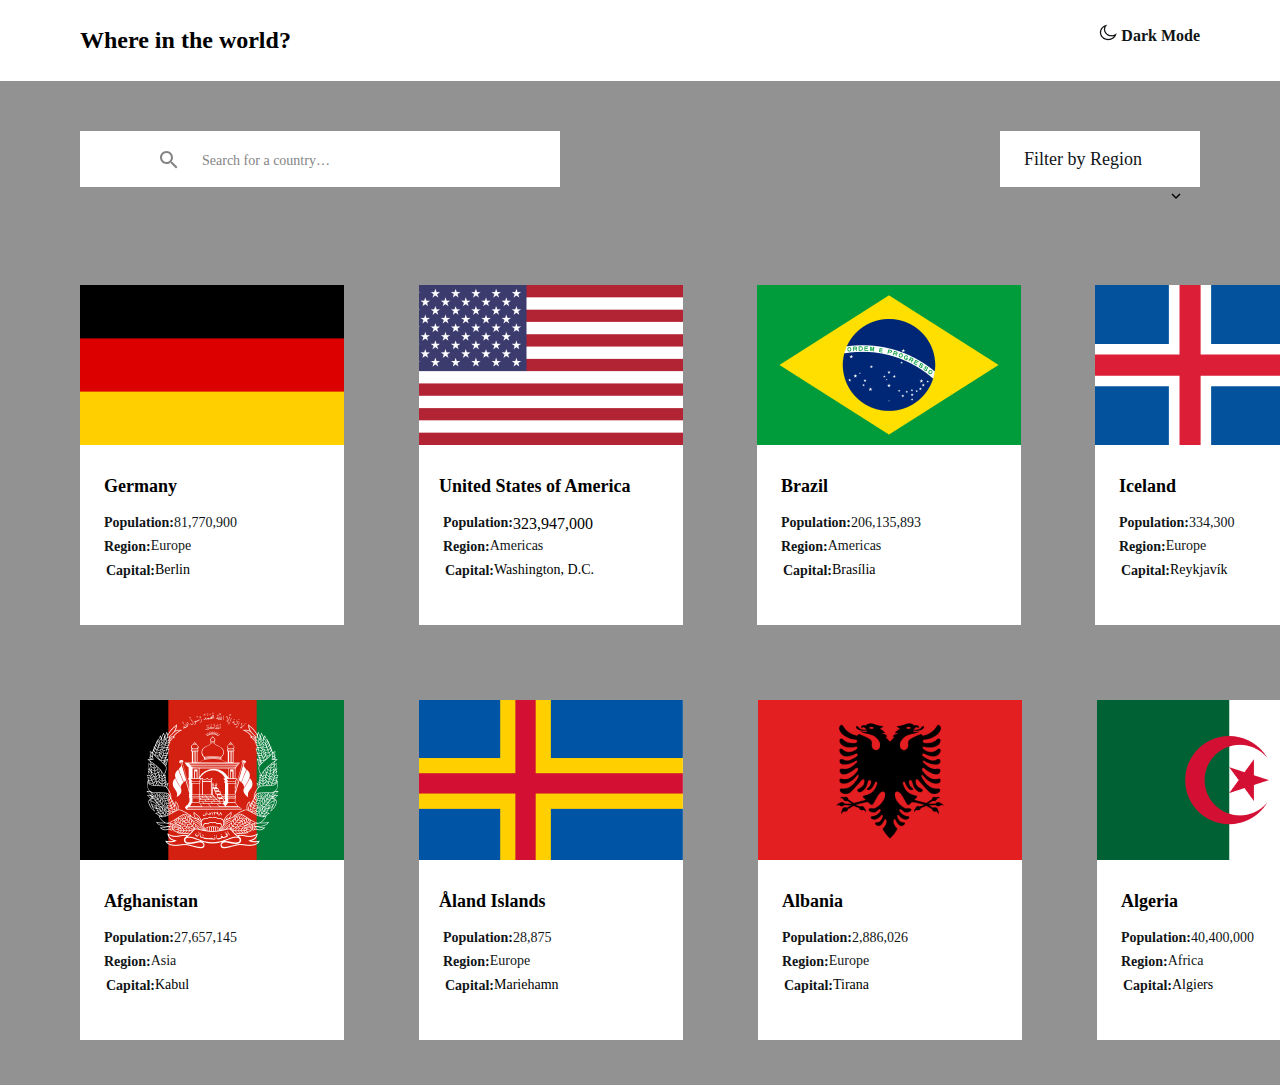
==== index.html @ 0af31623 "start" ====
<!DOCTYPE html>
<html lang="en">
<head>
    <meta charset="UTF-8">
    <meta name="viewport" content="width=device-width, initial-scale=1.0">
    <title>Country</title>
    <link rel="stylesheet" href="./main.css">
</head>
<body>
 <header class="header" >
    <nav class="nav">
        <h2 class="class">Where in the world?</h2>
      <a href="#!" class="header__a" >
        <img src="./img/Path (2).png" alt="" class="header_image">
        Dark Mode
      </a>
    </nav>
 </header>

</div>
 <main class="main">
   
  <section class="s1" >
    <div class="search">
    <img src="./img/icon-search-black.svg" alt="" class="form__image">
     <p class="form__text">Search for a country…</p> 
    </div>
    <div class="id">
        <p class="id__text">Filter by Region
        </p>
        <img src="./img/Group 2.png" alt="" class="id__image" >
    </div> 
</section>

    
    
  

   <section class="s2"> <div class="countries__1">
        <div class="container"></div>
        <div class="germany">
           <a href="./gearman.html" > <img src="./img/1.png" class="germany1" alt=""></a>
            <h3 class="text1">Germany</h3>
           <div class="g1"> <h4 class="list__1">Population: </h4>
            <p class="population1">81,770,900</p></div>
            <div class="g2"><h4 class="list__11">Region: </h4>
            <p class="region1">Europe</p></div>
            <div class="g3"><h4 class="list__111">Capital: </h4 >
            <p class="capital1">Berlin</p></div>
        </div>
        <div class="usa">
            <a href="./usa.html"><img src="./img/2.png"  alt=""></a>
            <h3 class="text2">United States of America</h3>
            <div class="g1"><h4 class="list__1">Population: </h4>
            <p class="population2">323,947,000</p></div>
            <div class="g2"><h4 class="list__11">Region: </h4>
            <p class="region1">Americas</p></div>
            <div class="g3"><h4 class="list__111">Capital: </h4>
            <p class="capital1">Washington, D.C.</p></div>
            
        </div>
        <div class="brazil">
            <a href="./brazil.html"><img src="./img/3.png" alt=""></a>
            <h3 class="text3">Brazil</h3>
            <div class="g1"><h4 class="list__1">Population: </h4>
            <p class="population1">206,135,893</p></div>
            <div class="g2"><h4 class="list__11">Region:</h4>
            <p class="region1">Americas</p></div>
            <div class="g3"><h4 class="list__111">Capital:</h4>
                <p class="capital1">Brasília</p>
            </div>
        </div>
        <div class="iceland">
            <a href="./iceland.html"><img src="./img/4.png" alt=""></a>
            <h3 class="text3">Iceland</h3>
            <div class="g1"><h4 class="list__1">Population: </h4>
            <p class="population1">334,300</p></div>
            <div class="g2"><h4 class="list__11">Region:</h4>
            <p class="region1">Europe</p></div>
            <div class="g3"><h4 class="list__111">Capital:</h4>
                <p class="capital1">Reykjavík</p>
            </div>
    </div>
</section>
   <section class="s3" > <div class="countries__2 ">
        <div class="afgan">    
             <a href="./afgan.html"><img src="./img/5.png" alt=""></a>
            <h3 class="text3">Afghanistan</h3>
            <div class="g1"><h4 class="list__1">Population: </h4>
                <p class="population1">27,657,145</p></div>
                <div class="g2"><h4 class="list__11">Region:</h4>
                <p class="region1"> Asia</p></div>
                <div class="g3"><h4 class="list__111">Capital:</h4>
                    <p class="capital1">Kabul</p>
                </div>
            </div>
        <div class="islands">
            <a href="./island.html"><img src="./img/6.png" alt=""></a>
            <h3 class="text2">Åland Islands</h3>
            <div class="g1"><h4 class="list__1">Population: </h4>
                <p class="population1">28,875</p></div>
                <div class="g2"><h4 class="list__11">Region:</h4>
                <p class="region1"> Europe</p></div>
                <div class="g3"><h4 class="list__111">Capital:</h4>
                    <p class="capital1">Mariehamn</p>
                </div>
        </div>
        <div class="Albania">
            <a href="./albania.html"><img src="./img/7.png" alt=""></a>
            <h3 class="text3">Albania</h3>
            <div class="g1"><h4 class="list__1">Population: </h4>
                <p class="population1">2,886,026</p></div>
                <div class="g2"><h4 class="list__11">Region:</h4>
                <p class="region1"> Europe</p></div>
                <div class="g3"><h4 class="list__111">Capital:</h4>
                    <p class="capital1">Tirana</p>
                </div>
        </div>
        <div class="algeria">
            <a href="./algeria.html"><img src="./img/8.png" alt=""></a>
            <h3 class="text3">Algeria</h3>
            <div class="g1"><h4 class="list__1">Population: </h4>
                <p class="population1"> 40,400,000</p></div>
                <div class="g2"><h4 class="list__11">Region:</h4>
                <p class="region1"> Africa</p></div>
                <div class="g3"><h4 class="list__111">Capital:</h4>
                    <p class="capital1">Algiers</p>
                </div>
        </div>
    </div>
</section>
 </main>
      
</body>
</html>
---- main.css ----
* {
    padding: 0;
    margin: 0;
    box-sizing: border-box;
}

ul {
    list-style: none;
}

a {
    text-decoration: none;
}

.nav {
    display: flex;
    justify-content: space-between;
    padding: 24px 80px;
}
.container{
    max-width: 1000px;
    width: 100%;
    
}
.s1{
    padding: 50px 0 0 80px ;
    display: flex;
    justify-content: space-between;
}
.search{
    width: 480px;
    height: 56px;
   padding: 20px 0 0 80px;
   margin-bottom: 50px;
   display: flex;
   column-gap: 24px;
   background: white;
   

}
.form__image{
    width: 18px;
    height: 18px;
}
.form__text{
    font-family: Nunito Sans;
    font-size: 14px;
    font-weight: 400;
    line-height: 20px;
    color: #848484;

   
}
.class {
    font-family: Nunito Sans;
    font-size: 24px;
    font-weight: 800;
    line-height: 33px;
}

.header__a {
    column-gap: 11px;
    font-family: Nunito Sans;
    font-size: 16px;
    font-weight: 600;
    line-height: 22px;
    color: #111517;
}

.main {
    background: #8f8f8ff8;
}

.germany {
    width: 264px;
    background: white;
    margin: 48px 75px 75px 80px;
    
}

.text1 {
    font-family: Nunito Sans;
    font-size: 18px;
    font-weight: 800;
    line-height: 26px;
    padding: 24px 163px 16px 24px;
}

.list__1 {
    font-family: Nunito Sans;
    font-size: 14px;
    font-weight: 600;
    line-height: 16px;
    color: #111517;
    padding: 0 0 8px 24px;

}

.list__11 {
    font-family: Nunito Sans;
    font-size: 14px;
    font-weight: 600;
    line-height: 16px;
    padding: 0 0 8px 24px;
    color: #111517;

}

.g1 {
    display: flex;
}

.g2 {
    display: flex;
}

.g3 {
    display: flex;
}

.population1 {
    font-family: Nunito Sans;
    font-size: 14px;
    font-weight: 300;
    line-height: 16px;
    color: #111517;
}

.region1 {
    margin: -1px 0 0 0;
    font-family: Nunito Sans;
    font-size: 14px;
    font-weight: 300;
    line-height: 16px;
    color: #111517;
}

.list__111 {
    padding: 0 0 46px 26px;
    font-family: Nunito Sans;
    font-family: Nunito Sans;
    font-size: 14px;
    font-weight: 600;
    line-height: 16px;
    color: #111517;
}

.capital1 {
    margin: -1px 0 0 0;
    font-family: Nunito Sans;
    font-size: 14px;
    font-weight: 300;
    line-height: 16px;
}
.text2{
    font-family: Nunito Sans;
font-size: 18px;
font-weight: 800;
line-height: 26px;
padding: 24px 15px 16px 20px;
}
.text3{
font-family: Nunito Sans;
font-size: 18px;
font-weight: 800;
line-height: 26px;
padding:24px 190px 16px 24px ;
}
.countries__1{
    display: flex;
}
.usa{
    width: 264px;
    background: white;
    margin: 48px 74px 75px 0;
}
.brazil{
    width: 264px;
    background: white;
    margin: 48px 74px 75px 0;
}
.iceland{
    width: 264px;
    background: white;
    margin: 48px 74px 75px 0;
}
.countries__2{
    
    display: flex;
}
.afgan{
    width: 264px;
    background: white;
    margin: 0 75px 45px 80px ;
}
.islands{
    width: 264px;
    background: white;
    margin: 0 75px 45px 0 ;
}
.Albania{
    width: 264px;
    background: white;
    margin: 0 75px 45px 0 ;
}
.algeria{
    width: 264px;
    background: white;
    margin: 0 80px 45px 0px ;
}
.id{
    width: 200px;
    height: 56px;
    background: white;
    margin: 0 80px 0 0 ; 
}
.id__text{
    font-family: Nunito Sans;
font-size: 18px;
font-weight: 400;
line-height: 20px;
color: #111517;
padding: 18px 0px 19px 24px;
}
.id__image{
    margin-left: 170px;
    
}
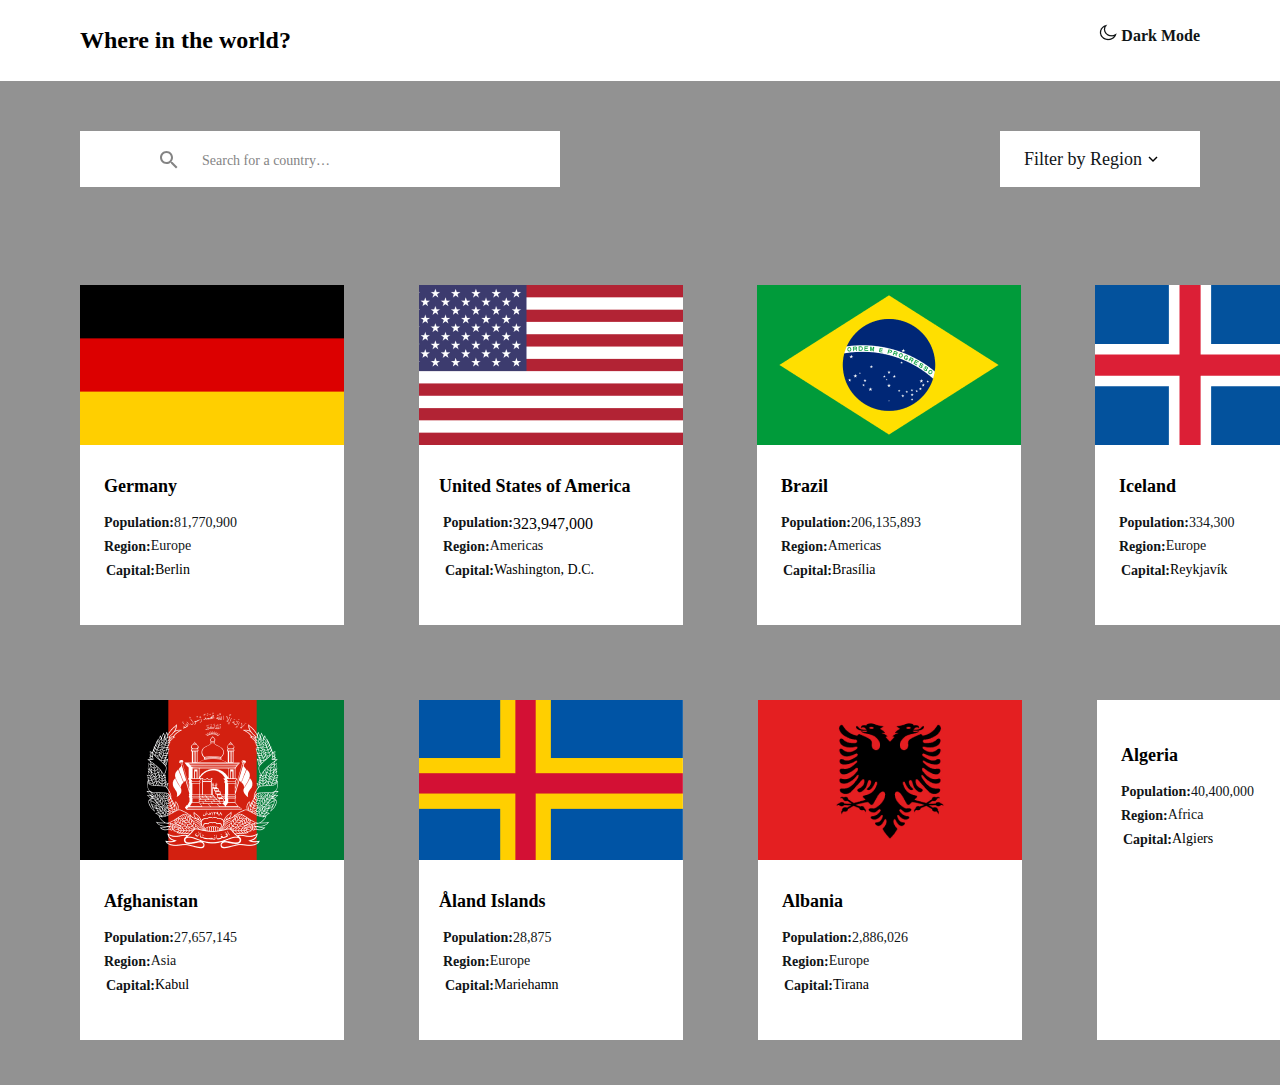
==== commit a0bae509: "end" ====
--- a/index.html
+++ b/index.html
@@ -26,17 +26,12 @@
      <p class="form__text">Search for a country…</p> 
     </div>
     <div class="id">
-        <p class="id__text">Filter by Region
+        <p class="id__text">Filter by Region <img src="./img/Group 2.png" alt="" class="id__image" >
         </p>
-        <img src="./img/Group 2.png" alt="" class="id__image" >
+        
     </div> 
 </section>
-
-    
-    
-  
-
-   <section class="s2"> <div class="countries__1">
+<section class="s2"> <div class="countries__1">
         <div class="container"></div>
         <div class="germany">
            <a href="./gearman.html" > <img src="./img/1.png" class="germany1" alt=""></a>
@@ -117,7 +112,7 @@
                 </div>
         </div>
         <div class="algeria">
-            <a href="./algeria.html"><img src="./img/8.png" alt=""></a>
+            <a href="./algeria.html"><img src="./img/8.pngя" alt=""></a>
             <h3 class="text3">Algeria</h3>
             <div class="g1"><h4 class="list__1">Population: </h4>
                 <p class="population1"> 40,400,000</p></div>
--- a/main.css
+++ b/main.css
@@ -223,6 +223,6 @@
 padding: 18px 0px 19px 24px;
 }
 .id__image{
-    margin-left: 170px;
-    
-}
+    
+    
+}
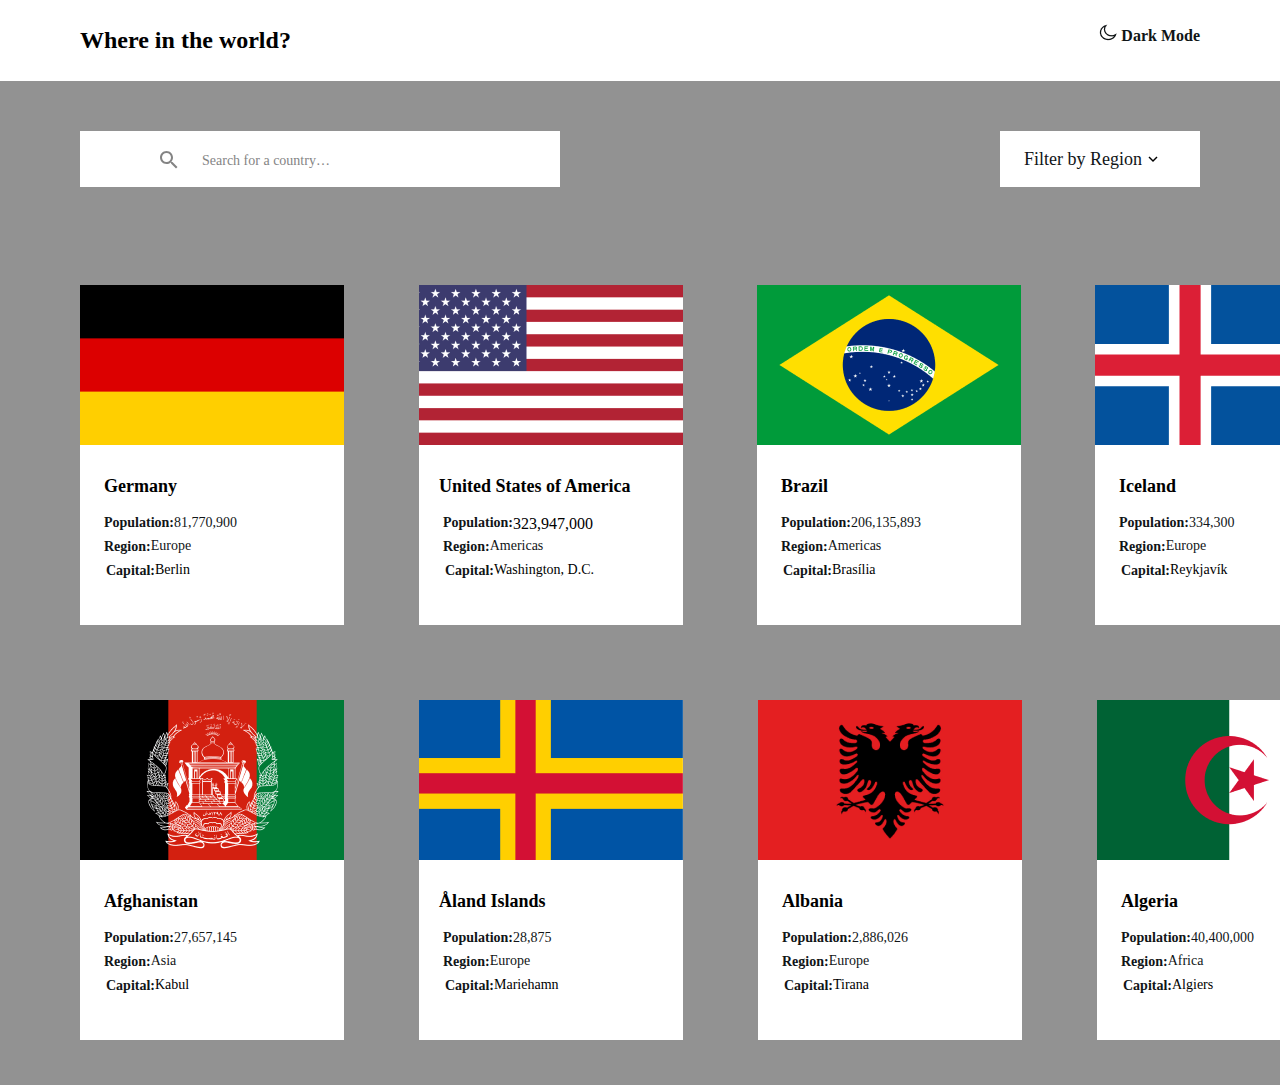
==== commit bd464622: "last" ====
--- a/index.html
+++ b/index.html
@@ -112,7 +112,7 @@
                 </div>
         </div>
         <div class="algeria">
-            <a href="./algeria.html"><img src="./img/8.pngя" alt=""></a>
+            <a href="./algeria.html"><img src="./img/8.png" alt=""></a>
             <h3 class="text3">Algeria</h3>
             <div class="g1"><h4 class="list__1">Population: </h4>
                 <p class="population1"> 40,400,000</p></div>
